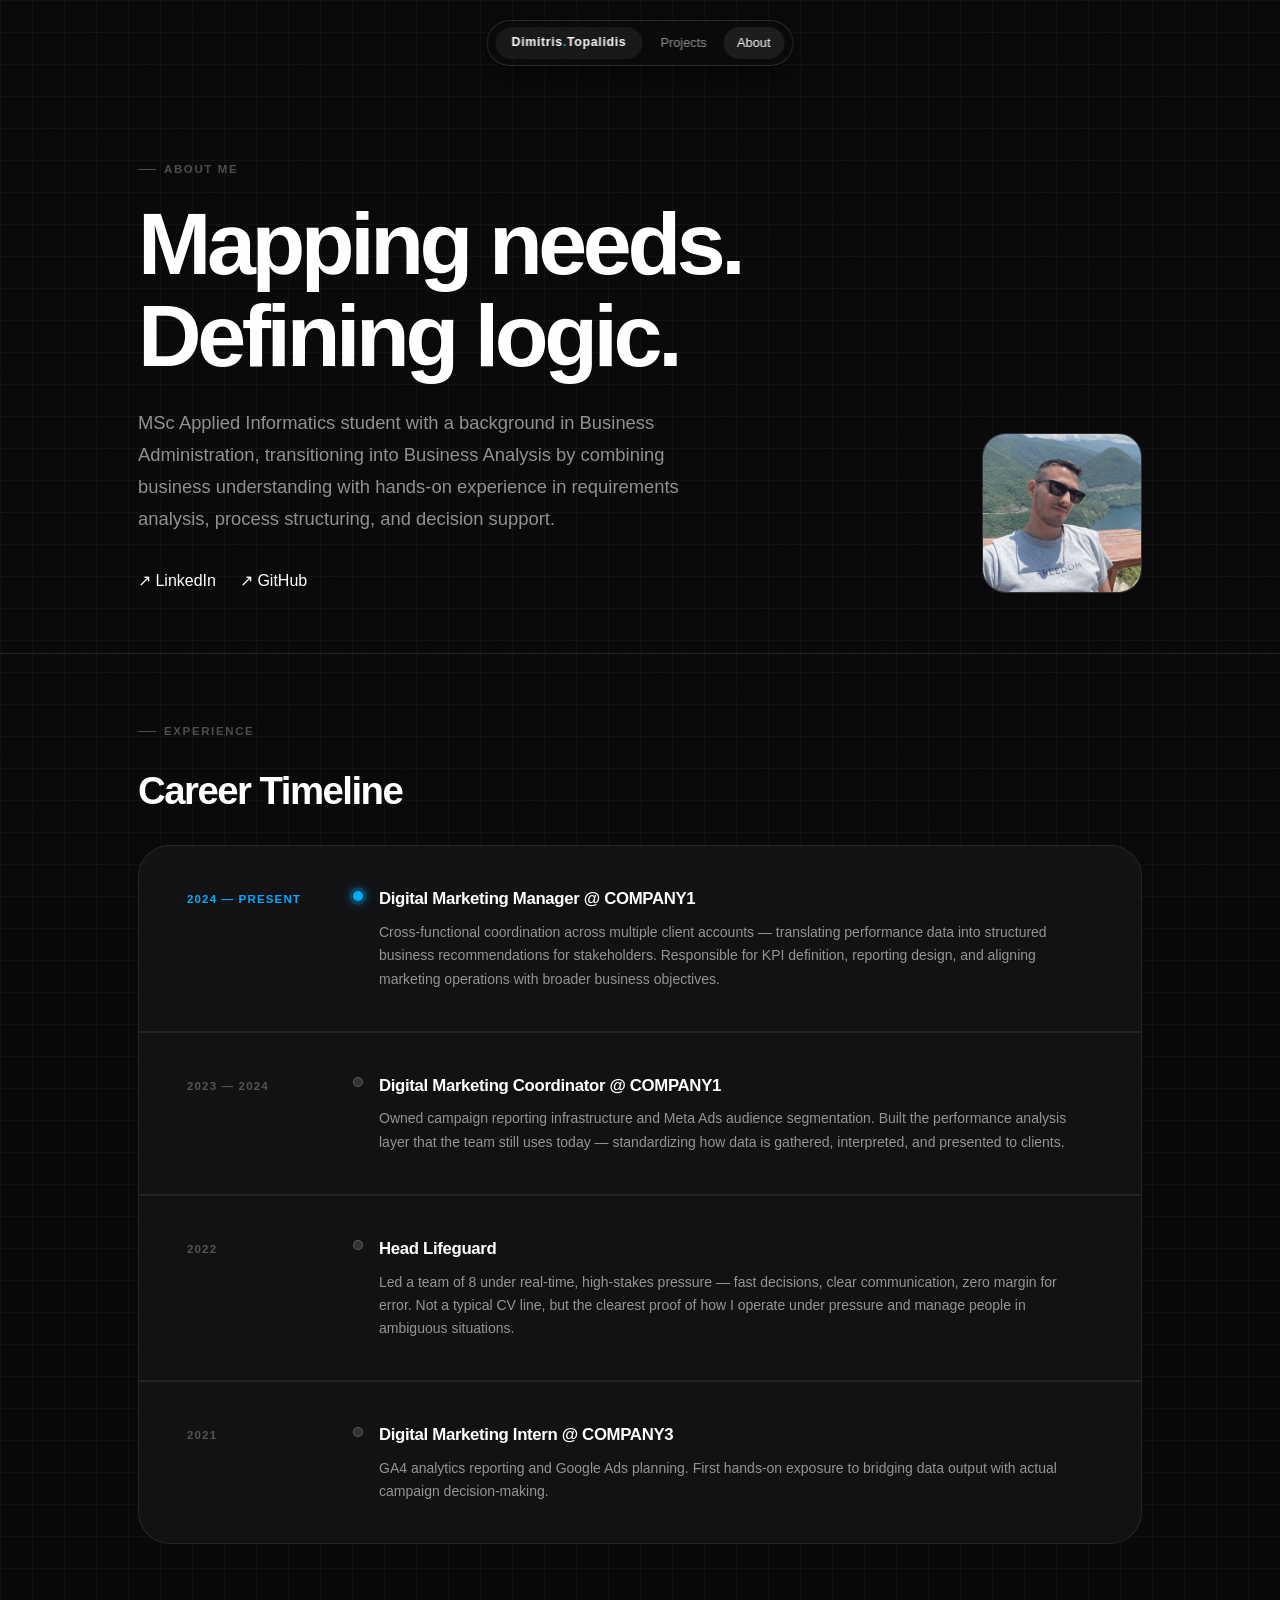
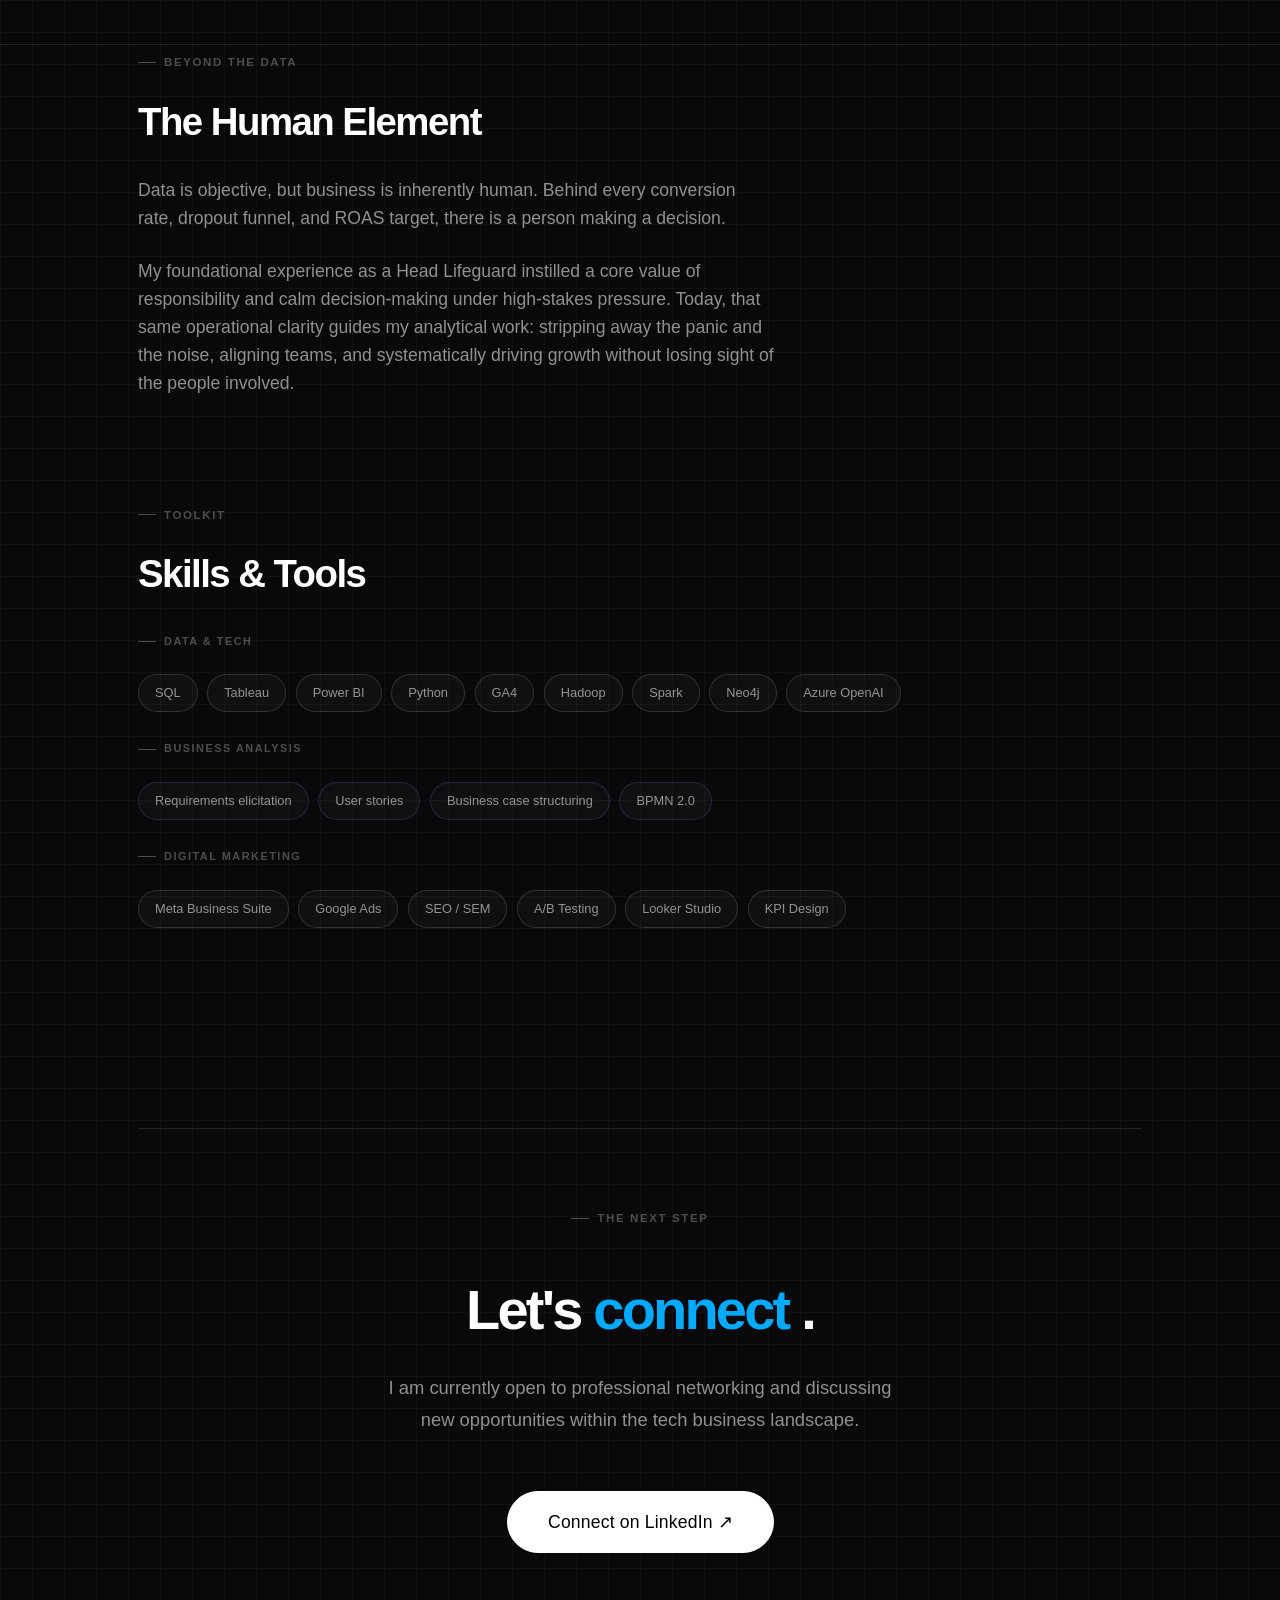
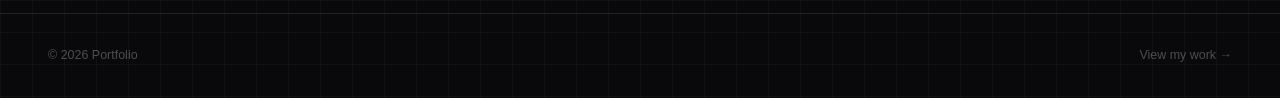
==== about.html @ 97c66a94 "website_v1" ====
<!DOCTYPE html>
<html lang="en">

<head>
    <meta charset="UTF-8">
    <meta http-equiv="Content-Security-Policy"
        content="default-src 'none'; script-src 'self' https://*.tableau.com; style-src 'self' 'unsafe-inline' https://fonts.googleapis.com; font-src https://fonts.gstatic.com; img-src 'self' https://*.tableau.com https://placehold.co data:; frame-src https://*.tableau.com; connect-src 'self' https://*.tableau.com; object-src 'none'; base-uri 'self'; form-action 'none';">
    <meta name="viewport" content="width=device-width, initial-scale=1.0">
    <title>About · Dimitris Topalidis · Business Analyst Portfolio</title>
    <meta name="description"
        content="Business Analyst transitioning from Digital Marketing. MSc Applied Informatics student focused on process mapping, decision support, and translating business needs into structured solutions.">

    <link rel="preconnect" href="https://fonts.googleapis.com">
    <link rel="preconnect" href="https://fonts.gstatic.com" crossorigin>
    <link
        href="https://fonts.googleapis.com/css2?family=Inter:ital,opsz,wght@0,14..32,100..900;1,14..32,100..900&display=swap"
        rel="stylesheet">

    <link rel="stylesheet" href="stylesheet.css">
</head>

<body>

    <!-- ─── Floating Pill Nav ──────────────────────────────── -->
    <nav>
        <a href="index.html" class="logo">Dimitris<span style="color: var(--green);">.</span>Topalidis</a>
        <div class="nav-links">
            <a href="index.html#work">Projects</a>
            <a href="about.html">About</a>
        </div>
        <button class="hamburger" id="ham" aria-label="Open menu" aria-expanded="false">
            <span></span><span></span><span></span>
        </button>
    </nav>

    <div class="mobile-menu" id="mobile-menu">
        <a href="index.html#work">Projects</a>
        <a href="about.html">About</a>
    </div>

    <!-- ── Custom Cursor ──────────────────────────────────── -->
    <div id="c-ring" aria-hidden="true"></div>
    <div id="c-dot" aria-hidden="true"></div>

    <!-- ─── Hero ─────────────────────────────────────────── -->
    <section class="about-hero">
        <div class="about-hero-inner">

            <div>
                <p class="section-eyebrow reveal">About me</p>
                <h1 class="reveal delay-1">Mapping needs.<br>Defining logic.</h1>
                <p class="pitch reveal delay-2">
                    MSc Applied Informatics student with a background in Business Administration,
                    transitioning into Business Analysis by combining business understanding
                    with hands-on experience in requirements analysis, process structuring, and decision support.
                </p>
                <div class="social-links reveal delay-3">
                    <a href="https://linkedin.com/in/dimitris-topalidis-b46761214/" class="link-hover" target="_blank"
                        rel="noopener noreferrer">↗ LinkedIn</a>
                    <a href="https://github.com/DimitrisTop" class="link-hover" target="_blank"
                        rel="noopener noreferrer">↗
                        GitHub</a>
                </div>
            </div>

            <!-- ── Headshot placeholder — swap src when ready ── -->
            <div class="headshot-wrap reveal delay-3">
                <img src="/images_portfolio/profile.png" alt="Profile picture" width="320" height="320">
            </div>

        </div>
    </section>

    <div class="divider"></div>


    <!-- ─── Framework / Methodology Grid ─────────────────── -->
    <!-- <section class="framework-section">
        <p class="section-eyebrow reveal">How I Work</p>
        <h2 class="section-heading reveal delay-1">
            Framework</h2>

        <div class="framework-grid">

            <div class="framework-card reveal">
                <div class="fc-icon">🗄️</div>
                <div class="fc-step">Step 01</div>
                <div class="fc-title">Data Modeling</div>
                <p class="fc-desc">Structuring raw, fragmented data into clean, scalable infrastructure. The right model
                    means every question has an answer — without rebuilding the pipeline each time.</p>
            </div>

            <div class="framework-card reveal delay-1">
                <div class="fc-icon">⚙️</div>
                <div class="fc-step">Step 02</div>
                <div class="fc-title">Process Engineering</div>
                <p class="fc-desc">Using BPMN and technical logic to map, diagnose, and remove operational bottlenecks.
                    Every broken flow is a cost center waiting to be fixed.</p>
            </div>

            <div class="framework-card reveal delay-2">
                <div class="fc-icon">📊</div>
                <div class="fc-step">Step 03</div>
                <div class="fc-title">Actionable Insights</div>
                <p class="fc-desc">Translating complex data into decisions stakeholders can act on immediately. Not
                    dashboards for the sake of dashboards — outputs tied to a specific business question.</p>
            </div>

        </div>
    </section>

    <div class="divider"></div> -->


    <!-- ─── Timeline ──────────────────────────────────────── -->
    <section class="timeline-section">
        <p class="section-eyebrow reveal">Experience</p>
        <h2 class="section-heading reveal delay-1">
            Career Timeline</h2>

        <div class="timeline">

            <div class="timeline-item current reveal">
                <div class="t-dot"></div>
                <div class="t-date">2024 — Present</div>
                <div class="t-content">
                    <h3>Digital Marketing Manager @ COMPANY1</h3>
                    <p>Cross-functional coordination across multiple client accounts — translating performance data
                        into structured business recommendations for stakeholders. Responsible for KPI definition,
                        reporting design, and aligning marketing operations with broader business objectives.
                    </p>
                </div>
            </div>

            <div class="timeline-item reveal delay-1">
                <div class="t-dot"></div>
                <div class="t-date">2023 — 2024</div>
                <div class="t-content">
                    <h3>Digital Marketing Coordinator @ COMPANY1</h3>
                    <p>Owned campaign reporting infrastructure and Meta Ads audience segmentation. Built
                        the performance analysis layer that the team still uses today — standardizing how
                        data is gathered, interpreted, and presented to clients.
                    </p>
                </div>
            </div>

            <div class="timeline-item reveal delay-3">
                <div class="t-dot"></div>
                <div class="t-date">2022</div>
                <div class="t-content">
                    <h3>Head Lifeguard</h3>
                    <p>Led a team of 8 under real-time, high-stakes pressure — fast decisions, clear communication, zero
                        margin for error. Not a typical CV line, but the clearest proof of how I operate under pressure
                        and manage people in ambiguous situations.</p>
                </div>
            </div>

            <div class="timeline-item reveal delay-2">
                <div class="t-dot"></div>
                <div class="t-date">2021</div>
                <div class="t-content">
                    <h3>Digital Marketing Intern @ COMPANY3</h3>
                    <p>GA4 analytics reporting and Google Ads planning. First hands-on exposure to bridging data output
                        with actual campaign decision-making.</p>
                </div>
            </div>



            <!-- <div class="timeline-item reveal delay-4">
      <div class="t-dot"></div>
      <div class="t-date">Education</div>
      <div class="t-content">
        <h3>MSc in Applied Informatics — Business Computing</h3>
        <p>Bridging the gap between information systems and business operations. Coursework spans data engineering, process modeling, and decision intelligence. <em>BSc Thesis: Value Chain &amp; Logistics Optimization</em> — applying operational research to real supply-chain constraints.</p>
      </div>
    </div> -->

        </div>
    </section>

    <div class="divider"></div>

    <!-- ─── Beyond the Data ─────────────────────────────── -->
    <section class="about-bio-section">
        <p class="section-eyebrow reveal">Beyond the Data</p>
        <h2 class="section-heading reveal delay-1">The Human Element</h2>
        <div class="bio-content reveal delay-2">
            <p class="bio-para-gap">Data is objective, but business is inherently human. Behind every
                conversion rate, dropout funnel, and ROAS target, there is a person making a decision.</p>
            <p>My foundational experience as a Head Lifeguard instilled a core value of responsibility and calm
                decision-making under high-stakes pressure. Today, that same operational clarity guides my analytical
                work: stripping away the panic and the noise, aligning teams, and systematically driving growth without
                losing sight of the people involved.</p>
        </div>
    </section>


    <!-- ─── Skills — Split into two groups ───────────────── -->
    <section class="skills-section">
        <p class="section-eyebrow reveal">Toolkit</p>
        <h2 class="section-heading reveal delay-1">
            Skills &amp; Tools</h2>

        <!-- Group 1: Data & Tech -->
        <div class="skill-group reveal delay-2">
            <p class="skill-group-label">Data &amp; Tech</p>
            <div class="chips">
                <span class="chip tech">SQL</span>
                <span class="chip tech">Tableau</span>
                <span class="chip tech">Power BI</span>
                <span class="chip tech">Python</span>
                <span class="chip tech">GA4</span>
                <span class="chip tech">Hadoop</span>
                <span class="chip tech">Spark</span>
                <span class="chip tech">Neo4j</span>
                <span class="chip tech">Azure OpenAI</span>
            </div>
        </div>

        <!-- Group 2: Business Analysis -->
        <div class="skill-group reveal delay-3">
            <p class="skill-group-label">Business Analysis</p>
            <div class="chips">
                <span class="chip ba">Requirements elicitation</span>
                <span class="chip ba">User stories</span>
                <span class="chip ba">Business case structuring</span>
                <span class="chip ba">BPMN 2.0</span>
            </div>
        </div>
        <!-- Group 3: Digital Marketing -->
        <div class="skill-group reveal delay-3">
            <p class="skill-group-label">Digital Marketing</p>
            <div class="chips">
                <span class="chip">Meta Business Suite</span>
                <span class="chip">Google Ads</span>
                <span class="chip">SEO / SEM</span>
                <span class="chip">A/B Testing</span>
                <span class="chip">Looker Studio</span>
                <span class="chip">KPI Design</span>
            </div>
        </div>
    </section>


    <!-- ─── Signoff / CTA ─────────────────────────────────── -->
    <section class="about-signoff reveal">
        <div class="about-signoff-rule"></div>

        <div class="about-signoff-inner">
            <p class="section-eyebrow">The Next Step</p>

            <h2 class="about-signoff-heading">
                Let's <span class="accent">connect</span> .
            </h2>

            <p class="about-signoff-body">
                I am currently open to professional networking and discussing new opportunities within the tech business
                landscape.
            </p>

            <div class="about-signoff-cta">
                <a href="https://linkedin.com/in/dimitris-topalidis-b46761214/" target="_blank"
                    rel="noopener noreferrer" class="btn btn-white btn-magnetic">
                    Connect on LinkedIn ↗
                </a>
            </div>
        </div>
    </section>

    <!-- ─── Footer ──────────────────────────────────────────── -->
    <footer>
        <span>© 2026 Portfolio</span>
        <a href="index.html#work">View my work →</a>
    </footer>

    <script src="app.js" defer></script>
</body>

</html>
---- stylesheet.css ----
/* ============================================================
   PORTFOLIO · stylesheet.css
   Aesthetic: Precision / Analytical · BA Branding
   ============================================================ */

@import url('https://fonts.googleapis.com/css2?family=Inter:ital,opsz,wght@0,14..32,100..900;1,14..32,100..900&family=JetBrains+Mono:wght@300;400;700&display=swap');



/* ── Tokens ─────────────────────────────────────────────── */
:root {
    --bg: #09090b;
    --surface: #121214;
    --surface-2: #1a1a1c;
    --border: rgba(39, 39, 42, 0.9);
    --border-hi: rgba(255, 255, 255, 0.14);
    --accent: #fff;
    --accent-dim: rgba(255, 255, 255, 0.5);
    --green: #00aaff;
    --green-glow: rgba(0, 170, 255, 0.18);
    --green-dim: rgba(0, 170, 255, 0.08);
    --blue-glow: rgba(80, 180, 255, 0.12);
    --purple-glow: rgba(160, 80, 255, 0.12);
    --text-1: #ffffff;
    --text-2: rgba(255, 255, 255, 0.55);
    --text-3: rgba(255, 255, 255, 0.28);
    --radius-sm: 8px;
    --radius-md: 16px;
    --radius-lg: 24px;
    --radius-xl: 32px;
    --nav-h: 52px;
    --transition: 0.4s cubic-bezier(0.16, 1, 0.3, 1);
    --px: clamp(1.25rem, 5vw, 3rem);
    --mono: 'JetBrains Mono', 'Fira Code', monospace;
}

/* ── Reset ──────────────────────────────────────────────── */
*,
*::before,
*::after {
    margin: 0;
    padding: 0;
    box-sizing: border-box;
}

html {
    scroll-behavior: smooth;
}

body {
    font-family: 'Inter', -apple-system, BlinkMacSystemFont, sans-serif;
    background: var(--bg);
    /* Blueprint grid texture */
    background-image:
        linear-gradient(rgba(255, 255, 255, 0.03) 1px, transparent 1px),
        linear-gradient(90deg, rgba(255, 255, 255, 0.03) 1px, transparent 1px);
    background-size: 32px 32px;
    color: var(--text-1);
    line-height: 1.6;
    -webkit-font-smoothing: antialiased;
    overflow-x: hidden;
}

/* ── Monospace utility class ──────────────────────────────── */
.mono {
    font-family: var(--mono);
    letter-spacing: 0.04em;
}

/* ── POINTER  ──────────────────────────────── */
@media (pointer: fine) {
    * {
        cursor: none !important;
    }
}

/* ── Page fade-in ───────────────────────────────────────── */
body {
    animation: pagein 0.5s ease both;
}

@keyframes pagein {
    from {
        opacity: 0;
    }

    to {
        opacity: 1;
    }
}

/* ── Noise grain overlay ────────────────────────────────── */
body::after {
    content: '';
    position: fixed;
    inset: 0;
    background-image: url("data:image/svg+xml,%3Csvg viewBox='0 0 256 256' xmlns='http://www.w3.org/2000/svg'%3E%3Cfilter id='n'%3E%3CfeTurbulence type='fractalNoise' baseFrequency='0.85' numOctaves='4' stitchTiles='stitch'/%3E%3C/filter%3E%3Crect width='100%25' height='100%25' filter='url(%23n)' opacity='0.035'/%3E%3C/svg%3E");
    pointer-events: none;
    z-index: 9999;
    opacity: 0.4;
}

/* ============================================================
   FLOATING PILL NAV
   ============================================================ */
nav {
    position: fixed;
    top: 20px;
    left: 50%;
    transform: translateX(-50%);
    z-index: 1000;
    display: flex;
    align-items: center;
    gap: 0.25rem;
    padding: 6px 8px;
    background: rgba(10, 10, 10, 0.7);
    backdrop-filter: blur(24px) saturate(180%);
    -webkit-backdrop-filter: blur(24px) saturate(180%);
    border: 1px solid var(--border-hi);
    border-radius: 100px;
    box-shadow: 0 0 0 1px rgba(0, 0, 0, 0.5), 0 8px 32px rgba(0, 0, 0, 0.6);
    white-space: nowrap;
}

.logo {
    font-size: 0.78rem;
    font-weight: 600;
    letter-spacing: 0.05em;
    color: var(--text-1);
    text-decoration: none;
    padding: 6px 16px;
    border-radius: 100px;
    background: rgba(255, 255, 255, 0.06);
    transition: background var(--transition);
}

.logo:hover {
    background: rgba(255, 255, 255, 0.1);
}

.nav-links {
    display: flex;
    align-items: center;
    gap: 0.15rem;
}

.nav-links a {
    font-size: 0.8rem;
    font-weight: 500;
    color: var(--text-2);
    text-decoration: none;
    padding: 6px 14px;
    border-radius: 100px;
    transition: color var(--transition), background var(--transition);
}

.nav-links a:hover,
.nav-links a.active {
    color: var(--text-1);
    background: rgba(255, 255, 255, 0.08);
}

/* ── Hamburger (mobile) ─────────────────────────────────── */
.hamburger {
    display: none;
    flex-direction: column;
    justify-content: center;
    gap: 5px;
    width: 34px;
    height: 34px;
    cursor: pointer;
    background: none;
    border: none;
    padding: 4px;
    border-radius: 100px;
    margin-left: auto;
    /* always push to right side of nav */
}

.hamburger span {
    display: block;
    height: 1.5px;
    background: var(--text-1);
    border-radius: 2px;
    transition: transform 0.3s ease, opacity 0.3s ease;
    transform-origin: center;
}

.hamburger.open span:nth-child(1) {
    transform: translateY(6.5px) rotate(45deg);
}

.hamburger.open span:nth-child(2) {
    opacity: 0;
    transform: scaleX(0);
}

.hamburger.open span:nth-child(3) {
    transform: translateY(-6.5px) rotate(-45deg);
}

/* ── Mobile menu ────────────────────────────────────────── */
.mobile-menu {
    position: fixed;
    inset: 0;
    background: rgba(0, 0, 0, 0.96);
    backdrop-filter: blur(24px);
    -webkit-backdrop-filter: blur(24px);
    z-index: 999;
    display: flex;
    flex-direction: column;
    align-items: center;
    justify-content: center;
    gap: 2.5rem;
    opacity: 0;
    pointer-events: none;
    transition: opacity 0.35s ease;
}

.mobile-menu.open {
    opacity: 1;
    pointer-events: all;
}

.mobile-menu a {
    font-size: 2.2rem;
    font-weight: 700;
    letter-spacing: -0.04em;
    color: var(--text-1);
    text-decoration: none;
    transition: color 0.2s;
}

.mobile-menu a:hover {
    color: var(--green);
}

/* ============================================================
   SCROLL REVEAL
   ============================================================ */
.reveal {
    opacity: 0;
    transform: translateY(24px) scale(0.98);
    transition: opacity 0.7s cubic-bezier(0.16, 1, 0.3, 1),
        transform 0.7s cubic-bezier(0.16, 1, 0.3, 1);
}

.reveal.in {
    opacity: 1;
    transform: translateY(0) scale(1);
}

/* Figure scale-in — separate class keeps will-change contained */
.reveal-fig {
    opacity: 0;
    transform: scale(0.95);
    transition: opacity 0.5s cubic-bezier(0.16, 1, 0.3, 1),
        transform 0.5s cubic-bezier(0.16, 1, 0.3, 1);
    will-change: transform, opacity;
}

.reveal-fig.in {
    opacity: 1;
    transform: scale(1);
}

.delay-1 {
    transition-delay: 0.08s;
}

.delay-2 {
    transition-delay: 0.16s;
}

.delay-3 {
    transition-delay: 0.24s;
}

.delay-4 {
    transition-delay: 0.32s;
}

.delay-5 {
    transition-delay: 0.4s;
}

/* ============================================================
   LAYOUT HELPERS
   ============================================================ */
.container {
    width: 100%;
    max-width: 1100px;
    margin-inline: auto;
    padding-inline: var(--px);
}

.section-eyebrow {
    display: inline-flex;
    align-items: center;
    gap: 0.5rem;
    font-size: 0.72rem;
    font-weight: 600;
    letter-spacing: 0.14em;
    text-transform: uppercase;
    color: var(--text-3);
    margin-bottom: 1.2rem;
}

.section-eyebrow::before {
    content: '';
    display: inline-block;
    width: 18px;
    height: 1px;
    background: var(--text-3);
}

/* ============================================================
   ═══ INDEX.HTML ═══
   ============================================================ */

/* ── Hero ───────────────────────────────────────────────── */
.hero {
    min-height: 100svh;
    display: flex;
    flex-direction: column;
    justify-content: flex-start;
    padding-top: calc(var(--nav-h) + 100px);
    position: relative;
    overflow: hidden;
}

.avatar-container {
    position: relative;
    width: 140px;
    height: 140px;
    display: inline-block;
    margin-bottom: 25px;
    margin-inline: auto;
}

.avatar-glow {
    position: absolute;
    inset: -5px;
    border-radius: 50%;
    background: conic-gradient(from 0deg, transparent, var(--green), transparent);
    animation: rotate 4s linear infinite;
}

.avatar-container img {
    position: relative;
    width: 100%;
    height: 100%;
    object-fit: cover;
    border-radius: 50%;
    border: 3px solid #000;
    z-index: 2;
}

@keyframes rotate {
    100% {
        transform: rotate(360deg);
    }
}

.hero-role {
    font-size: 0.8rem;
    font-family: var(--mono);
    letter-spacing: 0.15em;
    color: var(--text-2);
    text-transform: uppercase;
    margin-bottom: 25px;
    font-weight: 700;
}

/* Central radial glow */
.hero::before {
    content: '';
    position: absolute;
    top: 30%;
    left: 50%;
    transform: translate(-50%, -50%);
    width: 700px;
    height: 700px;
    border-radius: 50%;
    background: radial-gradient(circle, rgba(0, 170, 255, 0.06) 0%, transparent 65%);
    pointer-events: none;
}

.hero-inner {
    max-width: 900px;
    margin-inline: auto;
    text-align: center;
}

.hero-tag {
    display: inline-flex;
    align-items: center;
    gap: 0.5rem;
    padding: 5px 14px;
    border: 1px solid var(--border-hi);
    border-radius: 100px;
    font-size: 0.75rem;
    font-weight: 500;
    color: var(--text-2);
    margin-bottom: 2.5rem;
    background: rgba(255, 255, 255, 0.03);
    letter-spacing: 0.04em;
}

.hero-tag .dot {
    width: 6px;
    height: 6px;
    border-radius: 50%;
    background: var(--green);
    box-shadow: 0 0 8px var(--green);
    animation: pulse 2s ease-in-out infinite;
}

@keyframes pulse {

    0%,
    100% {
        opacity: 1;
        transform: scale(1);
    }

    50% {
        opacity: 0.5;
        transform: scale(0.8);
    }
}

.hero h1 {
    font-size: clamp(3rem, 8vw, 6.5rem);
    font-weight: 900;
    letter-spacing: -0.05em;
    line-height: 1.0;
    color: var(--text-1);
    margin-bottom: 1.75rem;
}

.hero h1 em {
    font-style: normal;
    background: linear-gradient(135deg, #ffffff 30%, var(--green) 100%);
    -webkit-background-clip: text;
    -webkit-text-fill-color: transparent;
    background-clip: text;
    filter: drop-shadow(0px 0px 12px var(--green-glow));
}

.hero-sub {
    font-size: clamp(1rem, 2vw, 1.15rem);
    font-weight: 400;
    color: var(--text-2);
    max-width: 480px;
    margin-inline: auto;
    margin-bottom: 3rem;
    line-height: 1.7;

}

.hero-cta {
    display: flex;
    flex-wrap: wrap;
    justify-content: center;
    gap: 0.75rem;
    padding-bottom: 1.2em;
}

/* Buttons */
.btn {
    display: inline-flex;
    align-items: center;
    gap: 0.45rem;
    font-size: 0.85rem;
    font-weight: 500;
    border-radius: 100px;
    padding: 11px 22px;
    text-decoration: none;
    cursor: pointer;
    transition: all 0.3s ease;
    letter-spacing: 0.01em;
}

.btn-white {
    background: #fff;
    color: #000;
    border: 1px solid #fff;
}

.btn-white:hover {
    background: rgba(255, 255, 255, 0.88);
    box-shadow: 0 0 24px rgba(255, 255, 255, 0.15);
    transform: translateY(-1px);
}

.btn-ghost {
    background: transparent;
    color: var(--text-2);
    border: 1px solid var(--border-hi);
}

.btn-ghost:hover {
    color: var(--text-1);
    border-color: rgba(255, 255, 255, 0.4);
    background: rgba(255, 255, 255, 0.04);
}

/* ── Divider line ───────────────────────────────────────── */
.divider {
    width: 100%;
    height: 1px;
    background: var(--border);
    margin: 0;
}

/* ── Bento Work Section ─────────────────────────────────── */
.work-section {
    padding: 40px var(--px) 40px;
}

.work-header {
    display: flex;
    align-items: flex-end;
    justify-content: space-between;
    flex-wrap: wrap;
    gap: 1rem;
    margin-bottom: 2.5rem;
}

.work-header h2 {
    font-size: clamp(2rem, 4vw, 3rem);
    font-weight: 800;
    letter-spacing: -0.04em;
    line-height: 1.1;
}

.work-header .view-all {
    font-size: 0.82rem;
    font-weight: 500;
    color: var(--text-2);
    text-decoration: none;
    display: flex;
    align-items: center;
    gap: 0.3rem;
    transition: color 0.2s;
}

.work-header .view-all:hover {
    color: var(--text-1);
}

/* Bento Grid */
.bento-grid {
    display: grid;
    grid-template-columns: repeat(12, 1fr);
    grid-auto-rows: auto;
    gap: 1px;
    background: var(--border);
    border: 1px solid var(--border);
    border-radius: var(--radius-xl);
    overflow: hidden;
}

.bento-card {
    position: relative;
    background: var(--surface);
    padding: 2.5rem;
    overflow: hidden;
    text-decoration: none;
    color: inherit;
    display: flex;
    flex-direction: column;
    gap: 0.75rem;
    min-height: 300px;
    transition: background var(--transition);
}

.bento-card::before {
    content: '';
    position: absolute;
    inset: 0;
    opacity: 0;
    transition: opacity 0.5s ease;
    pointer-events: none;
}

.bento-card:hover {
    background: var(--surface-2);
}

.bento-card:hover::before {
    opacity: 1;
}

/* Card glow variants */
.bento-card.glow-green::before {
    background: radial-gradient(circle at var(--mx, 50%) var(--my, 50%), var(--green-glow) 0%, transparent 60%);
}

.bento-card.glow-blue::before {
    background: radial-gradient(circle at var(--mx, 50%) var(--my, 50%), var(--blue-glow) 0%, transparent 60%);
}

.bento-card.glow-purple::before {
    background: radial-gradient(circle at var(--mx, 50%) var(--my, 50%), var(--purple-glow) 0%, transparent 60%);
}

/* ── Latest Project Badge (Floating on Border) ───────────── */
.bento-card {
    position: relative;
    /* Απαραίτητο για να λειτουργήσει το absolute του badge */
    overflow: visible !important;

}

.bento-grid,
.methodology-grid {
    /* Δίνουμε λίγο χώρο πάνω για να χωρέσει το badge που προεξέχει */
    margin-top: 2rem !important;
    overflow: visible !important;
}

/* ── Latest Project Badge with Wavy Glow ────────────────── */
.latest-badge {
    position: absolute;
    top: -15px;
    left: 24px;
    z-index: 9999;

    display: inline-block;
    padding: 6px 14px;
    border-radius: 8px;

    /* Γραμματοσειρά & Κείμενο */
    color: #ffffff;
    font-family: var(--mono);
    font-size: 0.65rem;
    font-weight: 800;
    letter-spacing: 0.08em;
    text-transform: uppercase;

    /* ΤΟ ΜΥΣΤΙΚΟ ΤΟΥ WAVY GLOW: */
    /* Φτιάχνουμε ένα πολύ μεγάλο gradient με 4 χρώματα */
    background: linear-gradient(-45deg, #1d4ed8, #3b82f6, #60a5fa, #3b82f6);
    /* Το κάνουμε 4 φορές μεγαλύτερο από το badge για να μπορεί να "κινείται" */
    background-size: 400% 400%;
    /* Εφαρμογή της κίνησης */
    animation: latestWave 6s ease infinite;

    /* Border & Glow */
    border: 1px solid rgba(255, 255, 255, 0.3);
    box-shadow: 0 4px 15px rgba(59, 130, 246, 0.4);

    transition: transform 0.3s var(--transition);
    cursor: default;
}

/* Η ΚΙΝΗΣΗ ΤΟΥ ΚΥΜΑΤΟΣ */
@keyframes latestWave {
    0% {
        background-position: 0% 50%;
    }

    50% {
        background-position: 100% 50%;
    }

    100% {
        background-position: 0% 50%;
    }
}

/* Hover εφέ για έξτρα βάθος */
.bento-card:hover .latest-badge {
    transform: translateY(-3px) scale(1.05);
    box-shadow: 0 6px 20px rgba(59, 130, 246, 0.6);
    border-color: rgba(255, 255, 255, 0.5);
}

/* Εφέ κίνησης στο hover της κάρτας */
.bento-card:hover .latest-badge {
    background: #2563eb;
    /* Ελαφρώς πιο σκούρο μπλε στο hover */
    transform: translateY(-2px) scale(1.02);
}

/* Span utils */
.col-8 {
    grid-column: span 8;
}

.col-4 {
    grid-column: span 4;
}

.col-6 {
    grid-column: span 6;
}

.col-12 {
    grid-column: span 12;
}

.bento-card .card-tag {
    font-size: 0.68rem;
    font-weight: 600;
    letter-spacing: 0.12em;
    text-transform: uppercase;
    color: var(--green);
    display: flex;
    align-items: center;
    gap: 0.4rem;
}

.bento-card .card-tag::before {
    content: '';
    width: 5px;
    height: 5px;
    border-radius: 50%;
    background: var(--green);
}

.bento-card h3 {
    font-size: clamp(1.3rem, 2.5vw, 2rem);
    font-weight: 800;
    letter-spacing: -0.04em;
    line-height: 1.15;
    color: var(--text-1);
}

.bento-card p {
    font-size: 0.875rem;
    color: var(--text-2);
    line-height: 1.65;
    max-width: 690px;
}

.bento-card .card-kpis {
    display: flex;
    gap: 1.5rem;
    margin-top: auto;
    padding-top: 1.5rem;
    border-top: 1px solid var(--border);
    flex-wrap: wrap;
}

.kpi-mini {
    display: flex;
    flex-direction: column;
    gap: 0.15rem;
}

.kpi-mini .val {
    font-size: 1.6rem;
    font-weight: 800;
    letter-spacing: -0.04em;
    color: var(--text-1);
    line-height: 1;
}

.kpi-mini .lbl {
    font-size: 0.68rem;
    font-weight: 500;
    color: var(--text-3);
    letter-spacing: 0.06em;
    text-transform: uppercase;
}

.bento-card .card-arrow {
    position: absolute;
    bottom: 2rem;
    right: 2rem;
    width: 36px;
    height: 36px;
    border: 1px solid var(--border-hi);
    border-radius: 100%;
    display: flex;
    align-items: center;
    justify-content: center;
    color: var(--text-2);
    transition: all 0.3s ease;
}

.bento-card:hover .card-arrow {
    background: var(--text-1);
    color: #000;
    border-color: var(--text-1);
    transform: rotate(-45deg);
}

/* Coming-soon card */
.bento-card.coming-soon {
    cursor: default;
    opacity: 0.45;
}

.bento-card.coming-soon:hover {
    background: var(--surface);
}

.bento-card.coming-soon::before {
    display: none;
}

.bento-card.coming-soon:hover .card-arrow {
    background: transparent;
    color: var(--text-2);
    border-color: var(--border-hi);
    transform: none;
}

/* Decorative grid lines inside card */
.bento-card .grid-deco {
    position: absolute;
    inset: 0;
    background-image:
        linear-gradient(rgba(255, 255, 255, 0.015) 1px, transparent 1px),
        linear-gradient(90deg, rgba(255, 255, 255, 0.015) 1px, transparent 1px);
    background-size: 40px 40px;
    pointer-events: none;
}

/* ============================================================
   ═══ ABOUT.HTML ═══
   ============================================================ */

.about-hero {
    min-height: 60svh;
    display: flex;
    flex-direction: column;
    justify-content: flex-end;
    padding: calc(var(--nav-h) + 100px) var(--px) 60px;
    max-width: 1100px;
    margin-inline: auto;
}

.about-hero h1 {
    font-size: clamp(2.8rem, 7vw, 5.5rem);
    font-weight: 900;
    letter-spacing: -0.05em;
    line-height: 1.05;
    max-width: 700px;
    margin-bottom: 1.5rem;
}

.pitch {
    font-size: clamp(1rem, 1.8vw, 1.15rem);
    color: var(--text-2);
    max-width: 560px;
    line-height: 1.75;
}

.pitch strong {
    color: var(--text-1);
    font-weight: 600;
}

/* ── Timeline ───────────────────────────────────────────── */
.timeline-section {
    padding: 60px var(--px) 100px;
    max-width: 1100px;
    margin-inline: auto;
}

.timeline {
    position: relative;
    display: flex;
    flex-direction: column;
    gap: 2px;
    background: var(--border);
    border: 1px solid var(--border);
    border-radius: var(--radius-xl);
    overflow: hidden;
    margin-top: 1.5rem;
}

.timeline-item {
    position: relative;
    background: var(--surface);
    padding: 2.5rem 3rem;
    display: grid;
    grid-template-columns: 160px 1fr;
    gap: 2rem;
    align-items: start;
    transition: background var(--transition);
}

.timeline-item:hover {
    background: var(--surface-2);
}

.t-date {
    font-size: 0.72rem;
    font-weight: 600;
    letter-spacing: 0.1em;
    text-transform: uppercase;
    color: var(--text-3);
    padding-top: 0.25rem;
}

.timeline-item.current .t-date {
    color: var(--green);
}

.t-content h3 {
    font-size: 1.05rem;
    font-weight: 700;
    letter-spacing: -0.02em;
    color: var(--text-1);
    margin-bottom: 0.5rem;
}

.t-content p {
    font-size: 0.875rem;
    color: var(--text-2);
    line-height: 1.65;
}

.t-dot {
    position: absolute;
    left: calc(160px + 3rem + 1rem - 5px);
    top: 2.8rem;
    width: 10px;
    height: 10px;
    border-radius: 50%;
    background: var(--border-hi);
    border: 1.5px solid rgba(255, 255, 255, 0.2);
    transform: translateX(-50%);
}

.timeline-item.current .t-dot {
    background: var(--green);
    border-color: transparent;
    box-shadow: 0 0 0 4px rgba(0, 170, 255, 0.15), 0 0 12px var(--green);
}


/* ── Human Element ────────────────────────────────────────── */
.about-bio-section {
    padding: 0 var(--px) 100px;
    max-width: 1100px;
    margin-inline: auto;
}

.bio-content {
    color: var(--text-2);
    max-width: 65ch;
    line-height: 1.6;
    font-size: 1.1rem;
    margin-top: 1.5rem;
}

.bio-para-gap {
    margin-bottom: 1.5rem;
}

/* ── Skills grid ────────────────────────────────────────── */
.skills-section {
    padding: 0 var(--px) 100px;
    max-width: 1100px;
    margin-inline: auto;
}

.chips {
    display: flex;
    flex-wrap: wrap;
    gap: 0.6rem;
    margin-top: 1.5rem;
}

.chip {
    display: inline-flex;
    align-items: center;
    padding: 8px 16px;
    border: 1px solid var(--border-hi);
    border-radius: 100px;
    font-size: 0.8rem;
    font-weight: 500;
    color: var(--text-2);
    background: rgba(255, 255, 255, 0.03);
    transition: all 0.25s ease;
    cursor: default;
}

.chip:hover {
    color: var(--text-1);
    border-color: rgba(255, 255, 255, 0.35);
    background: rgba(255, 255, 255, 0.06);
}

/* ============================================================
   ═══ PROJECT_1.HTML ═══
   ============================================================ */

.cs-hero {
    min-height: 55svh;
    display: flex;
    flex-direction: column;
    justify-content: flex-end;
    padding: calc(var(--nav-h) + 80px) var(--px) 60px;
    position: relative;
    overflow: hidden;
}

.cs-hero::before {
    content: '';
    position: absolute;
    bottom: 0;
    left: 0;
    right: 0;
    height: 1px;
    background: var(--border);
}

.cs-hero-inner {
    max-width: 700px;
}

.back-btn {
    display: inline-flex;
    align-items: center;
    gap: 0.4rem;
    font-size: 0.8rem;
    font-weight: 500;
    color: var(--text-2);
    text-decoration: none;
    padding: 7px 14px;
    border: 1px solid var(--border-hi);
    border-radius: 100px;
    margin-bottom: 2.5rem;
    transition: all 0.25s ease;
    background: rgba(255, 255, 255, 0.03);
}

.back-btn:hover {
    color: var(--text-1);
    border-color: rgba(255, 255, 255, 0.3);
    background: rgba(255, 255, 255, 0.06);
}

.cs-meta {
    display: flex;
    flex-wrap: wrap;
    gap: 0.5rem;
    margin-bottom: 1.5rem;
    align-items: center;
}

.cs-badge {
    font-size: 0.68rem;
    font-weight: 600;
    letter-spacing: 0.1em;
    text-transform: uppercase;
    color: var(--green);
    padding: 4px 10px;
    border: 1px solid rgba(0, 170, 255, 0.25);
    border-radius: 100px;
    background: rgba(0, 170, 255, 0.06);
}

.cs-tag {
    font-size: 0.72rem;
    font-weight: 500;
    color: var(--text-3);
    padding: 4px 10px;
    border: 1px solid var(--border);
    border-radius: 100px;
}

.cs-hero h1 {
    font-size: clamp(2.2rem, 5.5vw, 4rem);
    font-weight: 900;
    letter-spacing: -0.05em;
    line-height: 1.08;
    color: var(--text-1);
}

/* ── KPI strip ──────────────────────────────────────────── */
.kpi-strip {
    display: grid;
    grid-template-columns: repeat(3, 1fr);
    gap: 1px;
    background: var(--border);
    border-top: 1px solid var(--border);
    border-bottom: 1px solid var(--border);
    margin: 0;
}

.kpi-block {
    background: var(--surface);
    padding: 2.5rem var(--px);
    display: flex;
    flex-direction: column;
    gap: 0.35rem;
    position: relative;
    overflow: hidden;
    transition: background var(--transition);
}

.kpi-block:hover {
    background: var(--surface-2);
}

.kpi-block::before {
    content: '';
    position: absolute;
    bottom: 0;
    left: 0;
    right: 0;
    height: 1px;
    background: linear-gradient(to right, var(--green), transparent);
    opacity: 0;
    transition: opacity 0.4s ease;
}

.kpi-block:hover::before {
    opacity: 0.6;
}

.kpi-val {
    font-size: clamp(2.4rem, 5vw, 3.5rem);
    font-weight: 900;
    letter-spacing: -0.05em;
    color: var(--text-1);
    line-height: 1;
}

.kpi-lbl {
    font-size: 0.72rem;
    font-weight: 600;
    letter-spacing: 0.1em;
    text-transform: uppercase;
    color: var(--text-3);
}

.kpi-desc {
    font-size: 0.8rem;
    color: var(--text-2);
    margin-top: 0.25rem;
}

/* ── Article body ───────────────────────────────────────── */
.article {
    max-width: 700px;
    margin-inline: auto;
    padding: 80px var(--px) 100px;
}

.article-section {
    margin-bottom: 4rem;
}


.article-section h2 {
    font-size: 0.72rem;
    font-weight: 700;
    letter-spacing: 0.14em;
    text-transform: uppercase;
    color: var(--text-3);
    margin-bottom: 1.5rem;
    display: flex;
    align-items: center;
    gap: 0.75rem;
}

.article-section h2::after {
    content: '';
    flex: 1;
    height: 1px;
    background: var(--border);
}

.article-section p {
    font-size: 1.05rem;
    color: var(--text-2);
    line-height: 1.85;
}

.article-section p+p {
    margin-top: 1.25rem;
}

/* Callout box */
.callout {
    border: 1px solid var(--border-hi);
    border-radius: var(--radius-md);
    padding: 1.5rem 2rem;
    background: rgba(255, 255, 255, 0.02);
    font-size: 1.05rem;
    color: var(--text-2);
    line-height: 1.75;
    position: relative;
    margin-top: 1.5rem;
}

.callout::before {
    content: '"';
    position: absolute;
    top: -0.5rem;
    left: 1.5rem;
    font-size: 3rem;
    color: var(--green);
    font-weight: 900;
    line-height: 1;
}

/* ============================================================
   FOOTER
   ============================================================ */
footer {
    border-top: 1px solid var(--border);
    padding: 2rem var(--px);
    display: flex;
    justify-content: space-between;
    align-items: center;
    flex-wrap: wrap;
    gap: 1rem;
    color: var(--text-3);
    font-size: 0.78rem;
}

footer a {
    color: var(--text-3);
    text-decoration: none;
    transition: color 0.2s;
}

footer a:hover {
    color: var(--text-1);
}

/* ============================================================
   RESPONSIVE
   ============================================================ */
@media (max-width: 768px) {
    .hamburger {
        display: flex;
    }

    .nav-links {
        display: none;
    }

    .bento-grid {
        background: var(--bg);
        border-radius: var(--radius-lg);
    }

    .col-8,
    .col-4,
    .col-6,
    .col-12 {
        grid-column: span 12;
    }

    .bento-card {
        min-height: 240px;
    }

    .timeline-item {
        grid-template-columns: 1fr;
        gap: 0.5rem;
        padding: 2rem 1.5rem 2rem 2.5rem;
    }

    .t-dot {
        left: 0.9rem;
        top: 2.45rem;
        transform: none;
    }

    .kpi-strip {
        grid-template-columns: 1fr;
    }

    nav {
        left: 1rem;
        right: 1rem;
        transform: none;
        width: auto;
    }

    .hero-sub {
        padding-inline: clamp(2.5rem, 1vw, 1rem);
    }

}

@media (min-width: 769px) {
    .mobile-menu {
        display: none !important;
    }
}

/* ============================================================
   NEW: IMAGE PLACEHOLDERS & WRAPPERS
   ============================================================ */

/* ── project_1.html · Hero background image ── */
.cs-hero-bg {
    position: absolute;
    inset: 0;
    width: 100%;
    height: 100%;
    object-fit: cover;
    opacity: 0.07;
    /* very subtle — text stays readable */
    pointer-events: none;
    z-index: 0;
    filter: grayscale(100%);
}

/* Ensure inner content sits above the bg image */
.cs-hero-inner {
    position: relative;
    z-index: 1;
}

/* ── project_1.html · Solution figure ── */
.cs-figure {
    margin: 2rem 0 0;
    border-radius: var(--radius-md);
    border: 1px solid var(--border-hi);
    overflow: hidden;
    background: var(--surface);
    position: relative;
}

.cs-figure img {
    display: block;
    width: 100%;
    height: auto;
    transition: transform 0.6s cubic-bezier(0.16, 1, 0.3, 1);
    filter: grayscale(20%);
}

.cs-figure:hover img {
    transform: scale(1.04);
}

.cs-figure figcaption {
    padding: 0.85rem 1.25rem;
    font-size: 0.75rem;
    color: var(--text-3);
    letter-spacing: 0.05em;
    border-top: 1px solid var(--border);
}

/* ── index.html · Bento card image ── */
.card-img-wrap {
    width: 100%;
    height: 160px;
    border-radius: var(--radius-sm);
    overflow: hidden;
    border: 1px solid var(--border);
    margin-top: auto;
    flex-shrink: 0;
}

.card-img-wrap img {
    display: block;
    width: 100%;
    height: 100%;
    object-fit: cover;
    filter: grayscale(30%);
    transition: transform 0.6s cubic-bezier(0.16, 1, 0.3, 1), filter 0.4s ease;
}

/* Trigger scale when parent card is hovered */
.bento-card:hover .card-img-wrap img {
    transform: scale(1.05);
    filter: grayscale(0%);
}

/* ── about.html · Hero layout with headshot ── */
.about-hero-inner {
    display: grid;
    grid-template-columns: 1fr auto;
    gap: 3rem;
    align-items: end;
}

.headshot-wrap {
    width: 160px;
    height: 160px;
    border-radius: 24px;
    /* squircle feel */
    overflow: hidden;
    border: 1px solid var(--border-hi);
    flex-shrink: 0;
    background: var(--surface);
    transition: border-color var(--transition);
}

.headshot-wrap:hover {
    border-color: rgba(0, 170, 255, 0.45);
}

.headshot-wrap img {
    display: block;
    width: 100%;
    height: 100%;
    object-fit: cover;
    filter: grayscale(15%);
    transition: transform 0.5s ease, filter 0.4s ease;
}

.headshot-wrap:hover img {
    transform: scale(1.04);
    filter: grayscale(0%);
}

/* ============================================================
   NEW: ABOUT PAGE — FRAMEWORK / METHODOLOGY GRID
   ============================================================ */
.framework-section {
    padding: 0 var(--px) 80px;
    max-width: 1100px;
    margin-inline: auto;
}

.framework-grid {
    display: grid;
    grid-template-columns: repeat(3, 1fr);
    gap: 1px;
    background: var(--border);
    border: 1px solid var(--border);
    border-radius: var(--radius-xl);
    overflow: hidden;
    margin-top: 1.5rem;
}

.framework-card {
    background: var(--surface);
    padding: 2rem;
    display: flex;
    flex-direction: column;
    gap: 0.75rem;
    transition: background var(--transition);
    position: relative;
    overflow: hidden;
}

.framework-card::before {
    content: '';
    position: absolute;
    top: 0;
    left: 0;
    right: 0;
    height: 1px;
    background: linear-gradient(to right, var(--green), transparent);
    opacity: 0;
    transition: opacity 0.4s ease;
}

.framework-card:hover {
    background: var(--surface-2);
}

.framework-card:hover::before {
    opacity: 1;
}

.fc-step {
    font-family: 'Inter', monospace;
    font-size: 0.68rem;
    font-weight: 700;
    letter-spacing: 0.14em;
    text-transform: uppercase;
    color: var(--green);
}

.fc-title {
    font-size: 1.05rem;
    font-weight: 800;
    letter-spacing: -0.03em;
    color: var(--text-1);
    line-height: 1.2;
}

.fc-desc {
    font-size: 0.82rem;
    color: var(--text-2);
    line-height: 1.65;
}

.fc-icon {
    font-size: 1.6rem;
    margin-bottom: 0.25rem;
}

/* ============================================================
   NEW: ABOUT PAGE — SPLIT SKILLS
   ============================================================ */
.skill-group {
    margin-top: 1.75rem;
}

.skill-group-label {
    font-size: 0.68rem;
    font-weight: 700;
    letter-spacing: 0.14em;
    text-transform: uppercase;
    color: var(--text-3);
    margin-bottom: 0.75rem;
    display: flex;
    align-items: center;
    gap: 0.5rem;
}

.skill-group-label::before {
    content: '';
    width: 18px;
    height: 1px;
    background: var(--text-3);
    flex-shrink: 0;
}

/* Tech chips get the accent tint */
.chip.tech:hover {
    color: var(--green);
    border-color: rgba(0, 170, 255, 0.35);
    background: rgba(0, 170, 255, 0.05);
}

/* Business Analysis chips get a violet tint */
.chip.ba {
    border-color: rgba(160, 100, 255, 0.2);
}

.chip.ba:hover {
    color: #a78bfa;
    border-color: rgba(160, 100, 255, 0.4);
    background: rgba(160, 100, 255, 0.06);
}

/* ============================================================
   ABOUT PAGE — SIGNOFF / CTA
   ============================================================ */
.about-signoff {
    padding: 100px var(--px) 60px;
    max-width: 1100px;
    margin-inline: auto;
}

.about-signoff-rule {
    height: 1px;
    background: var(--border);
    margin-bottom: 5rem;
}

.about-signoff-inner {
    display: flex;
    flex-direction: column;
    gap: 2rem;
    align-items: center;
    text-align: center;
}

.about-signoff-heading {
    font-size: clamp(3rem, 5vw, 3.5rem);
    font-weight: 800;
    letter-spacing: -0.05em;
    line-height: 1.1;
    max-width: 25ch;
    color: var(--text-1);
}

.about-signoff-body {
    color: var(--text-2);
    max-width: 50ch;
    font-size: 1.15rem;
    line-height: 1.7;
}

.about-signoff-cta {
    margin-top: 1.5rem;
}

.about-signoff-cta .btn {
    padding: 16px 40px;
    font-size: 1.1rem;
}

/* General accent colour span */
.accent {
    color: var(--green);
}

/* Social links row in about hero */
.social-links {
    margin-top: 2rem;
    display: flex;
    gap: 1.5rem;
    align-items: center;
}

.link-hover {
    color: var(--text-1);
    font-weight: 500;
    text-decoration: none;
    transition: color 0.2s ease;
}

.link-hover:hover {
    color: var(--green);
}

/* Section heading shared style (replaces repeated inline clamp declarations) */
.section-heading {
    font-size: clamp(1.6rem, 3.5vw, 2.4rem);
    font-weight: 800;
    letter-spacing: -0.04em;
    margin-bottom: 0.25rem;
}

/* ============================================================
   RESPONSIVE — additions
   ============================================================ */

/* ── Progress Circle Back to Top ────────────────────────── */
.progress-wrap {
    position: fixed;
    right: clamp(1.5rem, 5vw, 3rem);
    bottom: 80px;
    height: 46px;
    width: 46px;
    cursor: pointer;
    display: block;
    border-radius: 50px;
    box-shadow: inset 0 0 0 2px rgba(255, 255, 255, 0.05);
    z-index: 500;
    opacity: 0;
    visibility: hidden;
    transform: translateY(15px);
    transition: all 400ms var(--transition);
    background: rgba(18, 18, 20, 0.8);
    backdrop-filter: blur(10px);
    -webkit-backdrop-filter: blur(10px);
}

.progress-wrap.active-progress {
    opacity: 1;
    visibility: visible;
    transform: translateY(0);
}

.progress-wrap::after {
    position: absolute;
    content: '';
    /* Προαιρετικό: Μπορείς να βάλεις ένα ελαφρύ εφέ εδώ */
}

/* Ο κύκλος που γεμίζει */
.progress-circle path {
    fill: none;
    stroke: var(--green);
    /* Το μπλε χρώμα σου */
    stroke-width: 4;
    box-sizing: border-box;
    transition: all 400ms var(--transition);
}

/* Το εικονίδιο βέλος */
.arrow-icon {
    position: absolute;
    top: 50%;
    left: 50%;
    transform: translate(-50%, -50%);
    color: var(--text-2);
    display: flex;
    align-items: center;
    justify-content: center;
    transition: all 300ms ease;
}

.progress-wrap:hover .arrow-icon {
    color: var(--text-1);
    transform: translate(-50%, -60%);
    /* Μικρή κίνηση προς τα πάνω στο hover */
}

.progress-wrap:hover {
    box-shadow: 0 0 20px var(--green-glow);
}

.progress-circle {
    transition: all 400ms var(--transition);
}




/* ============================================================
   HERO
   ============================================================ */
@media (max-width: 768px) {

    .about-hero-inner {
        grid-template-columns: 1fr;
        gap: 1.5rem;
    }

    .headshot-wrap {
        width: 100px;
        height: 100px;
    }

    .framework-grid {
        grid-template-columns: 1fr;
    }

    .card-img-wrap {
        height: 120px;
    }
}

/* ============================================================
   INDEX PAGE — MICRO-INTERACTION STYLES
   (Previously inline in index.html <style> block)
   ============================================================ */

/* ── Custom Cursor ─────────────────────────────────────── */
@media (pointer: fine) {

    *,
    *::before,
    *::after {
        cursor: none !important;
    }

    #c-ring {
        position: fixed;
        top: 0;
        left: 0;
        width: 36px;
        height: 36px;
        border: 1.5px solid rgba(255, 255, 255, 0.35);
        border-radius: 50%;
        pointer-events: none;
        z-index: 99999;
        transform: translate(-50%, -50%);
        transition: width 0.35s cubic-bezier(0.16, 1, 0.3, 1),
            height 0.35s cubic-bezier(0.16, 1, 0.3, 1),
            border-color 0.3s ease,
            background 0.3s ease,
            opacity 0.4s ease;
        will-change: transform;
    }

    #c-dot {
        position: fixed;
        top: 0;
        left: 0;
        width: 5px;
        height: 5px;
        background: #fff;
        border-radius: 50%;
        pointer-events: none;
        z-index: 100000;
        transform: translate(-50%, -50%);
        transition: width 0.2s ease,
            height 0.2s ease,
            opacity 0.3s ease;
        will-change: transform;
    }

    #c-ring.is-hovering {
        width: 56px;
        height: 56px;
        border-color: var(--green);
        background: rgba(0, 170, 255, 0.06);
    }

    #c-dot.is-hovering {
        width: 3px;
        height: 3px;
        opacity: 0.6;
    }

    #c-ring.is-clicking {
        width: 28px;
        height: 28px;
        background: rgba(0, 170, 255, 0.15);
    }
}

/* ── Typing Effect ─────────────────────────────────────── */
.hero h1 {
    position: relative;
}

.typing-cursor {
    display: inline-block;
    width: 3px;
    height: 0.85em;
    background: var(--green);
    margin-left: 4px;
    border-radius: 1px;
    vertical-align: baseline;
    position: relative;
    top: 0.04em;
    animation: blink 1.1s step-end infinite;
}

.typing-cursor.typing {
    animation: none;
    opacity: 1;
}

@keyframes blink {

    0%,
    100% {
        opacity: 1;
    }

    50% {
        opacity: 0;
    }
}

/* ── Magnetic Buttons ──────────────────────────────────── */
.btn-magnetic {
    transition: transform 0.4s cubic-bezier(0.16, 1, 0.3, 1),
        background 0.3s ease,
        box-shadow 0.3s ease !important;
    will-change: transform;
}

/* ── Bento Spotlight — enlarged radius for index page ──── */
.bento-card.glow-green::before {
    background: radial-gradient(circle 400px at var(--mx, 50%) var(--my, 50%),
            rgba(0, 170, 255, 0.20) 0%,
            transparent 70%) !important;
}

/* ── Hero h1 — typing effect overrides reveal state ───── */
.hero h1.reveal {
    opacity: 0;
}

.hero h1.reveal.in {
    opacity: 1;
    transform: none;
}

/* ── Hero ambient second glow ──────────────────────────── */
.hero::after {
    content: '';
    position: absolute;
    bottom: -10%;
    right: -5%;
    width: 500px;
    height: 500px;
    border-radius: 50%;
    background: radial-gradient(circle, rgba(80, 120, 255, 0.04) 0%, transparent 70%);
    pointer-events: none;
}

/* ── Signoff spacing: less top padding on index page ───── */
.work-section+.about-signoff {
    padding-top: 40px;
}

/* ============================================================
   METHODOLOGY SECTION
   4-card bento: Strategy (2col) | Tech | Skills | Process (2col)
   ============================================================ */
.methodology-section {
    padding: 40px var(--px) 40px;
    max-width: 1100px;
    margin-inline: auto;
}

.methodology-grid {
    display: grid;
    grid-template-columns: repeat(4, 1fr);
    gap: 16px;
    margin-top: 2rem;
}

/* ── Base methodology card ───────────────────────────── */
.mc-card {
    background: var(--surface);
    border: 1px solid var(--border);
    border-radius: var(--radius-lg);
    padding: 2rem;
    display: flex;
    flex-direction: column;
    gap: 0.75rem;
    transition: border-color var(--transition), box-shadow var(--transition), transform var(--transition);
}

.mc-card:hover {
    border-color: var(--green);
    /* Matches your blue variable */
    box-shadow: 0 0 20px var(--green-glow);
    /* Matches your blue glow variable */
    transform: translateY(-3px);
}

/* Mono label / badge */
.mc-label {
    font-family: var(--mono);
    font-size: 0.65rem;
    font-weight: 700;
    letter-spacing: 0.12em;
    text-transform: uppercase;
    color: var(--green);
    display: block;
}

.mc-title {
    font-size: 1.2rem;
    font-weight: 700;
    letter-spacing: -0.03em;
    line-height: 1.3;
    color: var(--text-1);
}

.mc-title .highlight {
    color: var(--green);
}

.mc-desc {
    font-size: 0.875rem;
    color: var(--text-2);
    line-height: 1.65;
}

/* Desktop column-spanning */
.mc-span-2 {
    grid-column: span 2;
}

/* ── Card 1: Strategy (gradient + left border) ────────── */
.mc-strategy {
    background: linear-gradient(135deg, var(--surface) 0%, #12303581 100%);
    border-left: 3px solid var(--green);
}

/* ── Card 2 & 3: Tech + Skills stacks ───────────────── */
.mc-stack {
    list-style: none;
    display: flex;
    flex-direction: column;
    gap: 0.5rem;
    margin-top: 0.25rem;
}

.mc-stack li {
    font-size: 0.8rem;
    color: var(--text-2);
    line-height: 1.5;
}

.mc-stack li strong {
    color: var(--text-1);
    font-weight: 600;
}

/* ── Card 4: BPMN Process (emerald top border) ───────── */
.mc-process {
    border-top: 2px solid var(--green);
}

.mc-ascii {
    font-family: var(--mono);
    font-size: 0.7rem;
    letter-spacing: 0.04em;
    color: var(--green);
    opacity: 0.5;
    text-align: center;
    padding: 12px 16px;
    border: 1px dashed rgba(16, 185, 129, 0.35);
    border-radius: 6px;
    margin-top: auto;
    white-space: nowrap;
    overflow: hidden;
    text-overflow: ellipsis;
}

/* ── Mobile: 1-2-1 layout rhythm ────────────────────── */
@media (max-width: 768px) {
    .methodology-grid {
        grid-template-columns: 1fr 1fr;
        gap: 12px;
    }

    .mc-card {
        padding: 20px;
    }

    /* Card 1: full-width anchor */
    .mc-strategy {
        grid-column: span 2;
    }

    /* Cards 2 & 3: side-by-side ghost style */
    .mc-tech,
    .mc-skills {
        background: transparent;
    }

    /* Card 4: full-width, emerald top already applied */
    .mc-process {
        grid-column: span 2;
        text-align: center;
    }

    .mc-ascii {
        white-space: normal;
    }

    /* Override desktop span-2 — cards 2,3 stay 1-col each */
    .mc-span-2:not(.mc-strategy):not(.mc-process) {
        grid-column: span 1;
    }
}

/* ============================================================
   PROJECT 1 — CHART GALLERY & TABLEAU EMBED
   ============================================================ */

/* ── 2×2 screenshot grid ────────────────────────────────── */
.chart-gallery {
    display: grid;
    grid-template-columns: 1fr 1fr;
    gap: 1.25rem;
    margin: 2.5rem 0 0;
}

.chart-gallery figure {
    margin: 0;
    background: var(--surface);
    border: 1px solid var(--border-hi);
    border-radius: var(--radius-md);
    overflow: hidden;
    transition: border-color var(--transition), transform var(--transition);
}

.chart-gallery figure:hover {
    border-color: rgba(0, 170, 255, 0.3);
    transform: translateY(-2px);
}

.chart-gallery figure img {
    display: block;
    width: 100%;
    height: auto;
    transition: transform 0.5s cubic-bezier(0.16, 1, 0.3, 1);
}

.chart-gallery figure:hover img {
    transform: scale(1.02);
}

.chart-gallery figcaption {
    padding: 0.65rem 1rem;
    font-size: 0.7rem;
    font-family: var(--mono);
    color: var(--text-3);
    border-top: 1px solid var(--border);
    letter-spacing: 0.03em;
}

@media (max-width: 640px) {
    .chart-gallery {
        grid-template-columns: 1fr;
    }
}

/* ── Tableau embed wrapper ──────────────────────────────── */
/* ── Dashboard Preview — screenshot + CTA ─────────────────
   Replaces the Tableau embed: mock browser chrome + screenshot
   + hover overlay + footer strip with live dashboard link.
   ============================================================ */
.dashboard-preview {
    margin: 2rem 0 0;
    border: 1px solid var(--border-hi);
    border-radius: var(--radius-lg);
    overflow: hidden;
    background: #0d0d10;
    position: relative;
    box-shadow:
        0 0 0 1px rgba(255,255,255,0.04),
        0 24px 80px rgba(0, 0, 0, 0.55);
}

/* Mock browser chrome bar */
.dashboard-chrome {
    display: flex;
    align-items: center;
    gap: 0.5rem;
    padding: 0.65rem 1rem;
    background: #1a1a1f;
    border-bottom: 1px solid var(--border);
}

.chrome-dot {
    width: 10px;
    height: 10px;
    border-radius: 50%;
    flex-shrink: 0;
}

.chrome-dot:nth-child(1) { background: #ff5f57; }
.chrome-dot:nth-child(2) { background: #febc2e; }
.chrome-dot:nth-child(3) { background: #28c840; }

.chrome-url {
    margin-left: 0.75rem;
    font-family: var(--mono);
    font-size: 0.7rem;
    color: var(--text-3);
    letter-spacing: 0.02em;
    white-space: nowrap;
    overflow: hidden;
    text-overflow: ellipsis;
}

/* Screenshot + hover overlay */
.dashboard-preview-link {
    display: block;
    position: relative;
    overflow: hidden;
    text-decoration: none;
}

.dashboard-screenshot {
    display: block;
    width: 100%;
    height: auto;
    transition: transform 0.5s cubic-bezier(0.16, 1, 0.3, 1),
                filter 0.4s ease;
    filter: brightness(0.92);
}

.dashboard-preview-link:hover .dashboard-screenshot {
    transform: scale(1.015);
    filter: brightness(0.55);
}

/* Hover overlay */
.dashboard-overlay {
    position: absolute;
    inset: 0;
    display: flex;
    align-items: center;
    justify-content: center;
    opacity: 0;
    transition: opacity 0.35s ease;
    pointer-events: none;
}

.dashboard-preview-link:hover .dashboard-overlay {
    opacity: 1;
}

.dashboard-overlay-cta {
    display: inline-flex;
    align-items: center;
    gap: 0.6rem;
    padding: 0.8rem 1.6rem;
    background: rgba(255, 255, 255, 0.96);
    color: #09090b;
    font-family: var(--mono);
    font-size: 0.8rem;
    font-weight: 600;
    letter-spacing: 0.04em;
    border-radius: 100px;
    box-shadow: 0 8px 32px rgba(0, 0, 0, 0.4);
    transform: translateY(6px);
    transition: transform 0.35s cubic-bezier(0.16, 1, 0.3, 1);
}

.dashboard-preview-link:hover .dashboard-overlay-cta {
    transform: translateY(0);
}

/* Footer strip */
.view-dashboard-cta {
    display: flex;
    align-items: center;
    justify-content: center;
    gap: 1rem;
    padding: 1.25rem var(--px);
    border-top: 1px solid var(--border);
    background: var(--surface);
    border-radius: 0 0 var(--radius-lg) var(--radius-lg);
}

.view-dashboard-cta p {
    font-size: 0.75rem;
    color: var(--text-3);
    font-family: var(--mono);
    margin: 0;
}

@media (max-width: 480px) {
    .view-dashboard-cta {
        flex-direction: column;
        gap: 0.75rem;
        padding: 1.25rem 1rem;
        text-align: center;
    }
}

/* ── Tall image variant for the main featured card ────── */
.card-img-wrap--tall {
    height: 240px;
}

/* ============================================================
   LIGHTBOX
   Triggered by clicking any .lightbox-trigger image on
   project pages. Pure CSS + Vanilla JS — no libraries.
   ============================================================ */
#lightbox-overlay {
    position: fixed;
    inset: 0;
    background: rgba(0, 0, 0, 0.92);
    backdrop-filter: blur(6px);
    -webkit-backdrop-filter: blur(6px);
    z-index: 99998;
    display: flex;
    align-items: center;
    justify-content: center;
    padding: 2rem;
    opacity: 0;
    pointer-events: none;
    transition: opacity 0.3s ease;
}

#lightbox-overlay.active {
    opacity: 1;
    pointer-events: all;
}

#lightbox-overlay img {
    max-width: 92vw;
    max-height: 88vh;
    object-fit: contain;
    border-radius: var(--radius-md);
    box-shadow: 0 0 80px rgba(0, 0, 0, 0.8), 0 0 0 1px rgba(255, 255, 255, 0.08);
    transform: scale(0.95);
    transition: transform 0.35s cubic-bezier(0.16, 1, 0.3, 1);
}

#lightbox-overlay.active img {
    transform: scale(1);
}

#lightbox-close {
    position: fixed;
    top: 1.25rem;
    right: 1.25rem;
    width: 40px;
    height: 40px;
    border-radius: 50%;
    background: rgba(255, 255, 255, 0.1);
    border: 1px solid rgba(255, 255, 255, 0.2);
    color: #fff;
    font-size: 1.1rem;
    cursor: pointer;
    display: flex;
    align-items: center;
    justify-content: center;
    transition: background 0.2s ease;
    z-index: 99999;
    line-height: 1;
}

#lightbox-close:hover {
    background: rgba(255, 255, 255, 0.2);
}

/* Make chart gallery figures look clickable */
.lightbox-trigger {
    cursor: zoom-in;
}
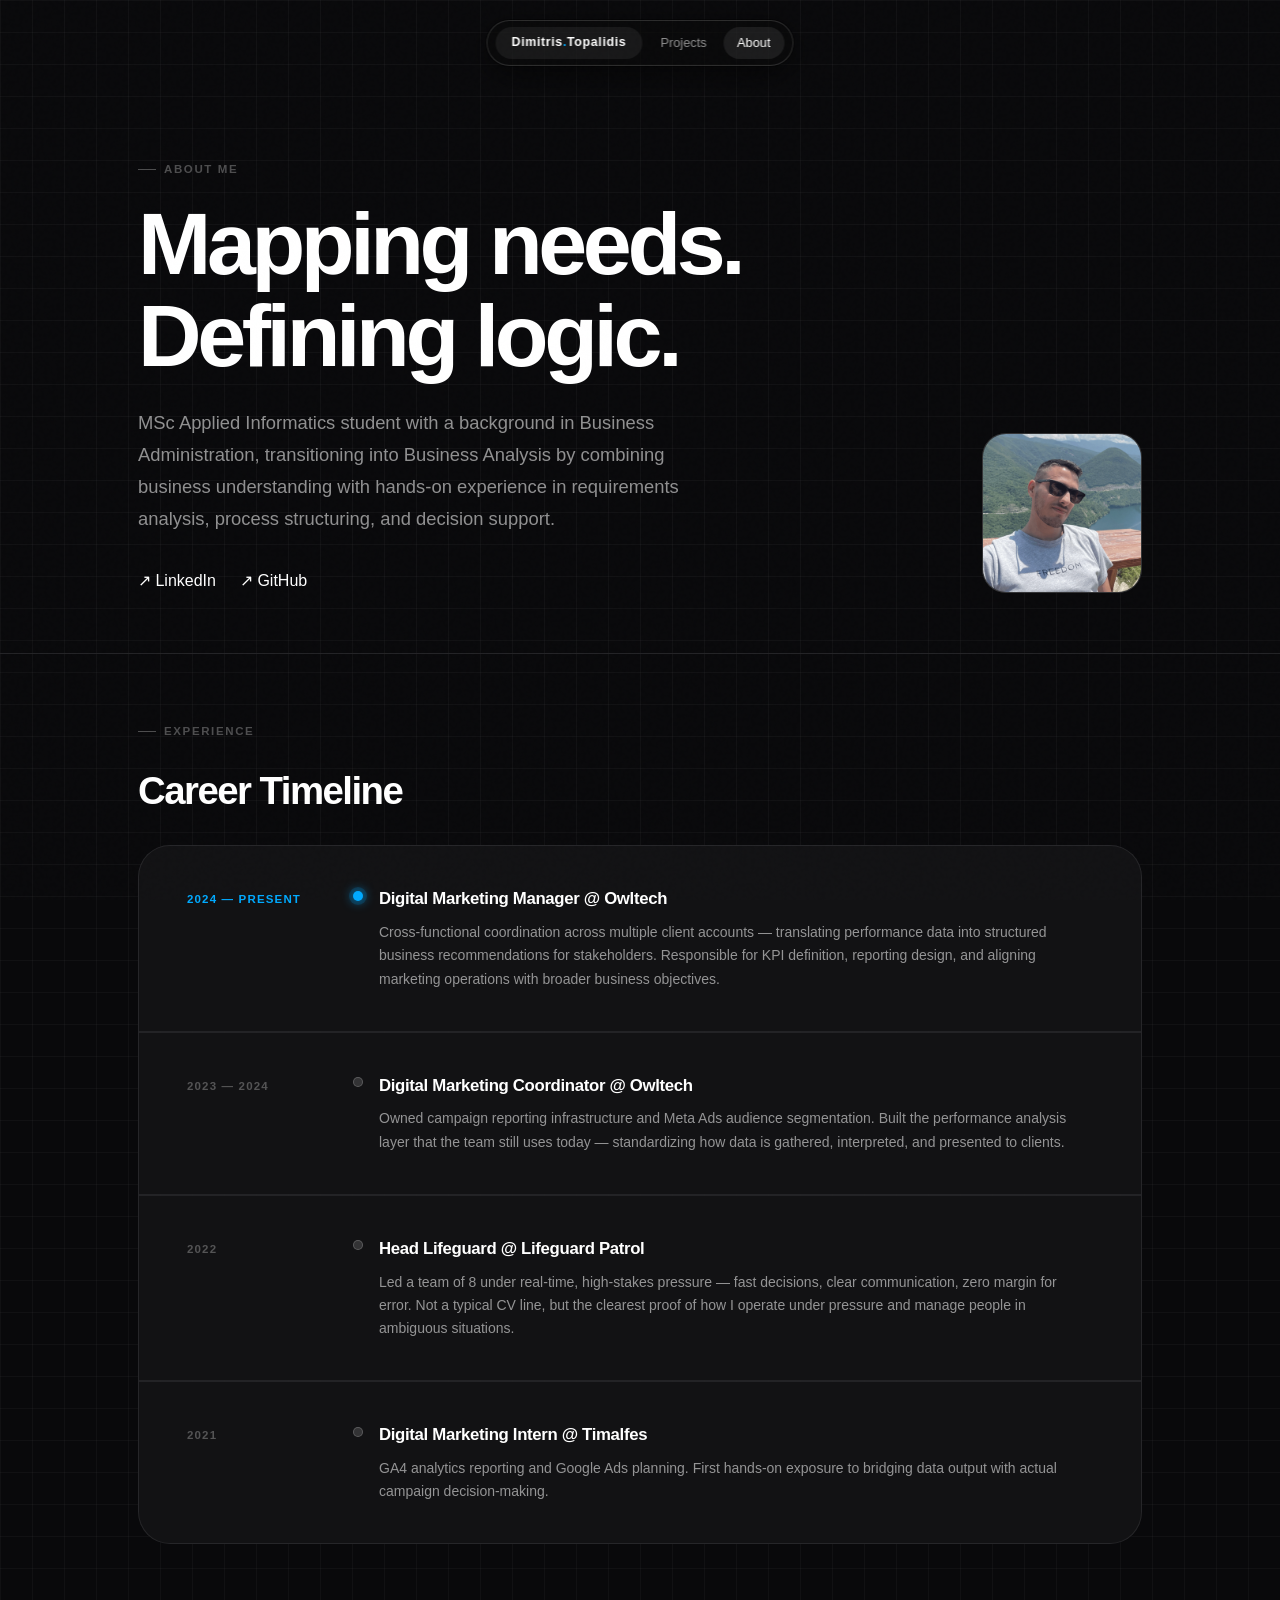
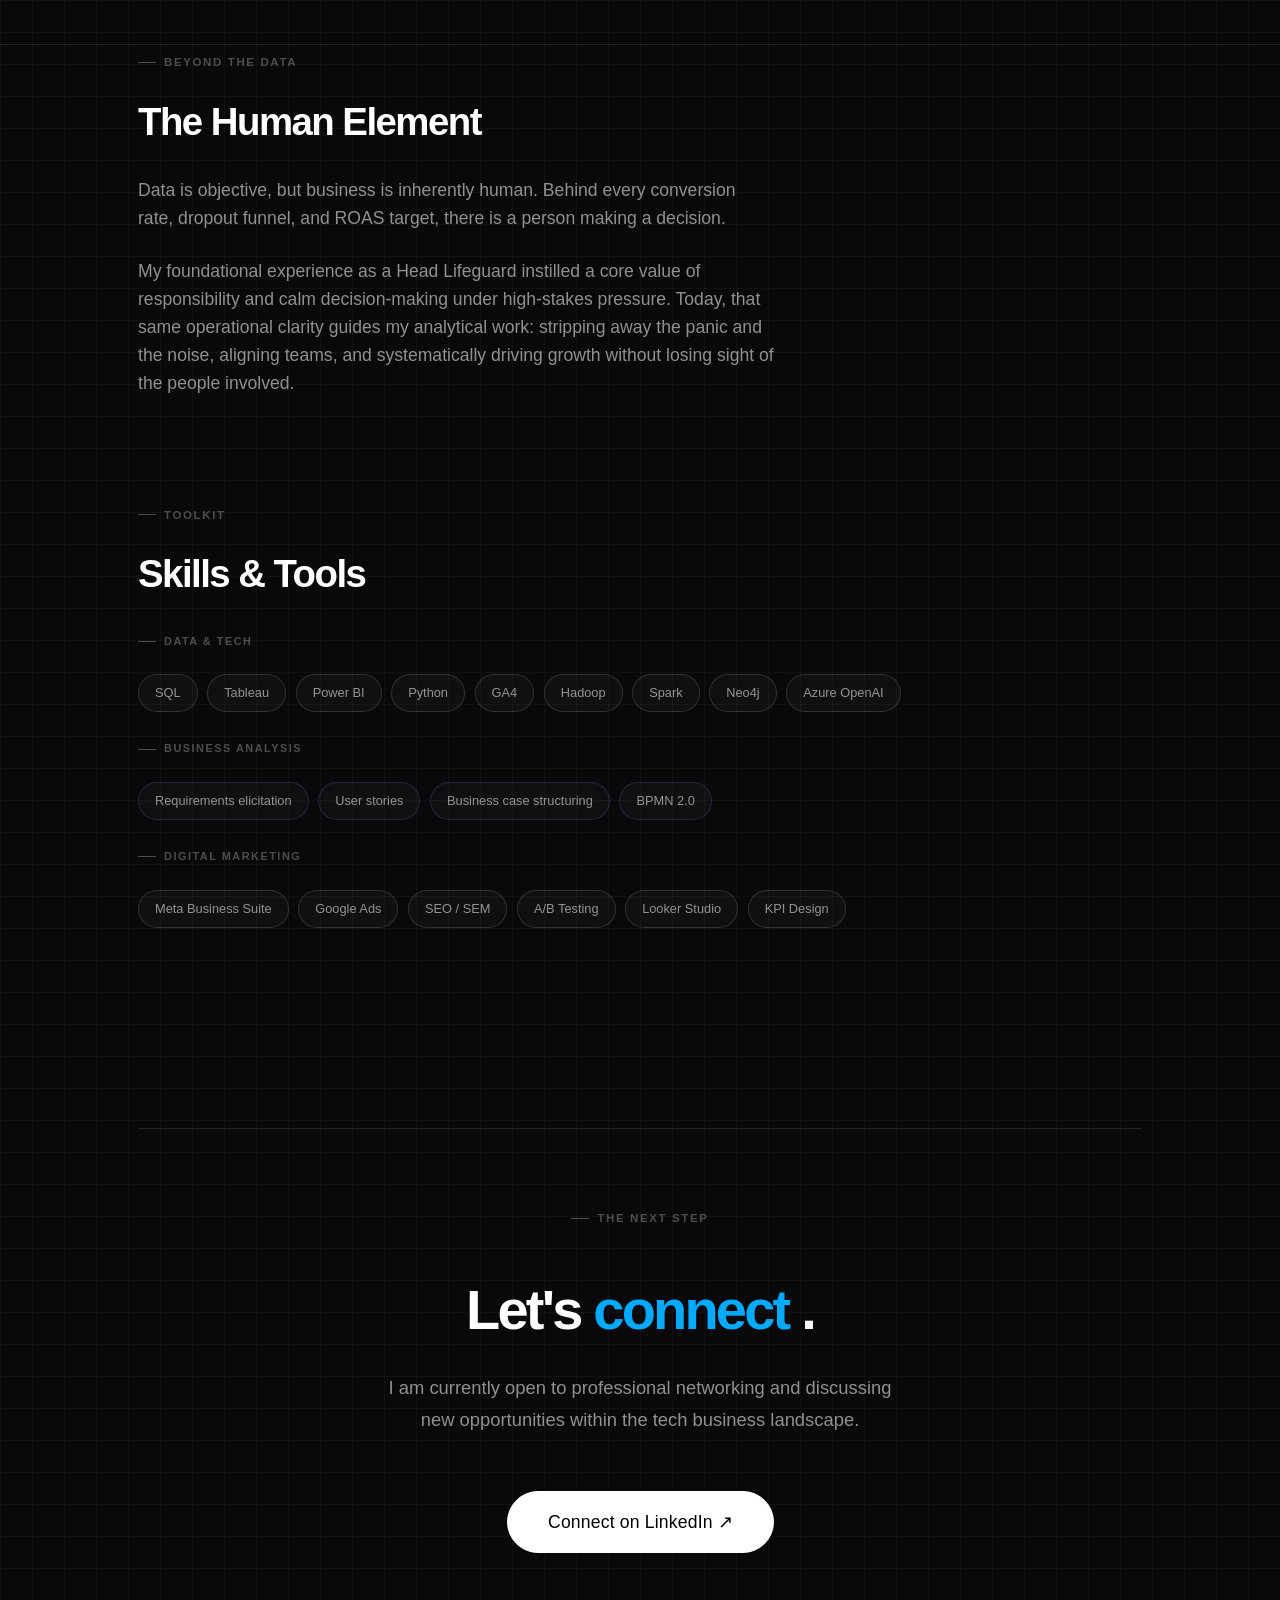
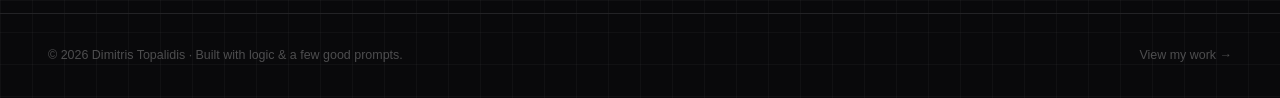
==== commit 20bf74cf: "feat: upload final website version" ====
--- a/about.html
+++ b/about.html
@@ -65,7 +65,7 @@
 
             <!-- ── Headshot placeholder — swap src when ready ── -->
             <div class="headshot-wrap reveal delay-3">
-                <img src="/images_portfolio/profile.png" alt="Profile picture" width="320" height="320">
+                <img src="images_portfolio/profile.png" alt="Profile picture" width="320" height="320">
             </div>
 
         </div>
@@ -124,7 +124,7 @@
                 <div class="t-dot"></div>
                 <div class="t-date">2024 — Present</div>
                 <div class="t-content">
-                    <h3>Digital Marketing Manager @ COMPANY1</h3>
+                    <h3>Digital Marketing Manager @ Owltech</h3>
                     <p>Cross-functional coordination across multiple client accounts — translating performance data
                         into structured business recommendations for stakeholders. Responsible for KPI definition,
                         reporting design, and aligning marketing operations with broader business objectives.
@@ -136,7 +136,7 @@
                 <div class="t-dot"></div>
                 <div class="t-date">2023 — 2024</div>
                 <div class="t-content">
-                    <h3>Digital Marketing Coordinator @ COMPANY1</h3>
+                    <h3>Digital Marketing Coordinator @ Owltech</h3>
                     <p>Owned campaign reporting infrastructure and Meta Ads audience segmentation. Built
                         the performance analysis layer that the team still uses today — standardizing how
                         data is gathered, interpreted, and presented to clients.
@@ -148,7 +148,7 @@
                 <div class="t-dot"></div>
                 <div class="t-date">2022</div>
                 <div class="t-content">
-                    <h3>Head Lifeguard</h3>
+                    <h3>Head Lifeguard @ Lifeguard Patrol</h3>
                     <p>Led a team of 8 under real-time, high-stakes pressure — fast decisions, clear communication, zero
                         margin for error. Not a typical CV line, but the clearest proof of how I operate under pressure
                         and manage people in ambiguous situations.</p>
@@ -159,7 +159,7 @@
                 <div class="t-dot"></div>
                 <div class="t-date">2021</div>
                 <div class="t-content">
-                    <h3>Digital Marketing Intern @ COMPANY3</h3>
+                    <h3>Digital Marketing Intern @ Timalfes</h3>
                     <p>GA4 analytics reporting and Google Ads planning. First hands-on exposure to bridging data output
                         with actual campaign decision-making.</p>
                 </div>
@@ -270,11 +270,11 @@
 
     <!-- ─── Footer ──────────────────────────────────────────── -->
     <footer>
-        <span>© 2026 Portfolio</span>
+        <span>© 2026 Dimitris Topalidis · Built with logic & a few good prompts.</span>
         <a href="index.html#work">View my work →</a>
     </footer>
 
     <script src="app.js" defer></script>
 </body>
 
-</html>+</html>
--- a/stylesheet.css
+++ b/stylesheet.css
@@ -2085,7 +2085,7 @@
     background: #0d0d10;
     position: relative;
     box-shadow:
-        0 0 0 1px rgba(255,255,255,0.04),
+        0 0 0 1px rgba(255, 255, 255, 0.04),
         0 24px 80px rgba(0, 0, 0, 0.55);
 }
 
@@ -2106,9 +2106,17 @@
     flex-shrink: 0;
 }
 
-.chrome-dot:nth-child(1) { background: #ff5f57; }
-.chrome-dot:nth-child(2) { background: #febc2e; }
-.chrome-dot:nth-child(3) { background: #28c840; }
+.chrome-dot:nth-child(1) {
+    background: #ff5f57;
+}
+
+.chrome-dot:nth-child(2) {
+    background: #febc2e;
+}
+
+.chrome-dot:nth-child(3) {
+    background: #28c840;
+}
 
 .chrome-url {
     margin-left: 0.75rem;
@@ -2134,7 +2142,7 @@
     width: 100%;
     height: auto;
     transition: transform 0.5s cubic-bezier(0.16, 1, 0.3, 1),
-                filter 0.4s ease;
+        filter 0.4s ease;
     filter: brightness(0.92);
 }
 
@@ -2280,4 +2288,4 @@
 /* Make chart gallery figures look clickable */
 .lightbox-trigger {
     cursor: zoom-in;
-}+}
